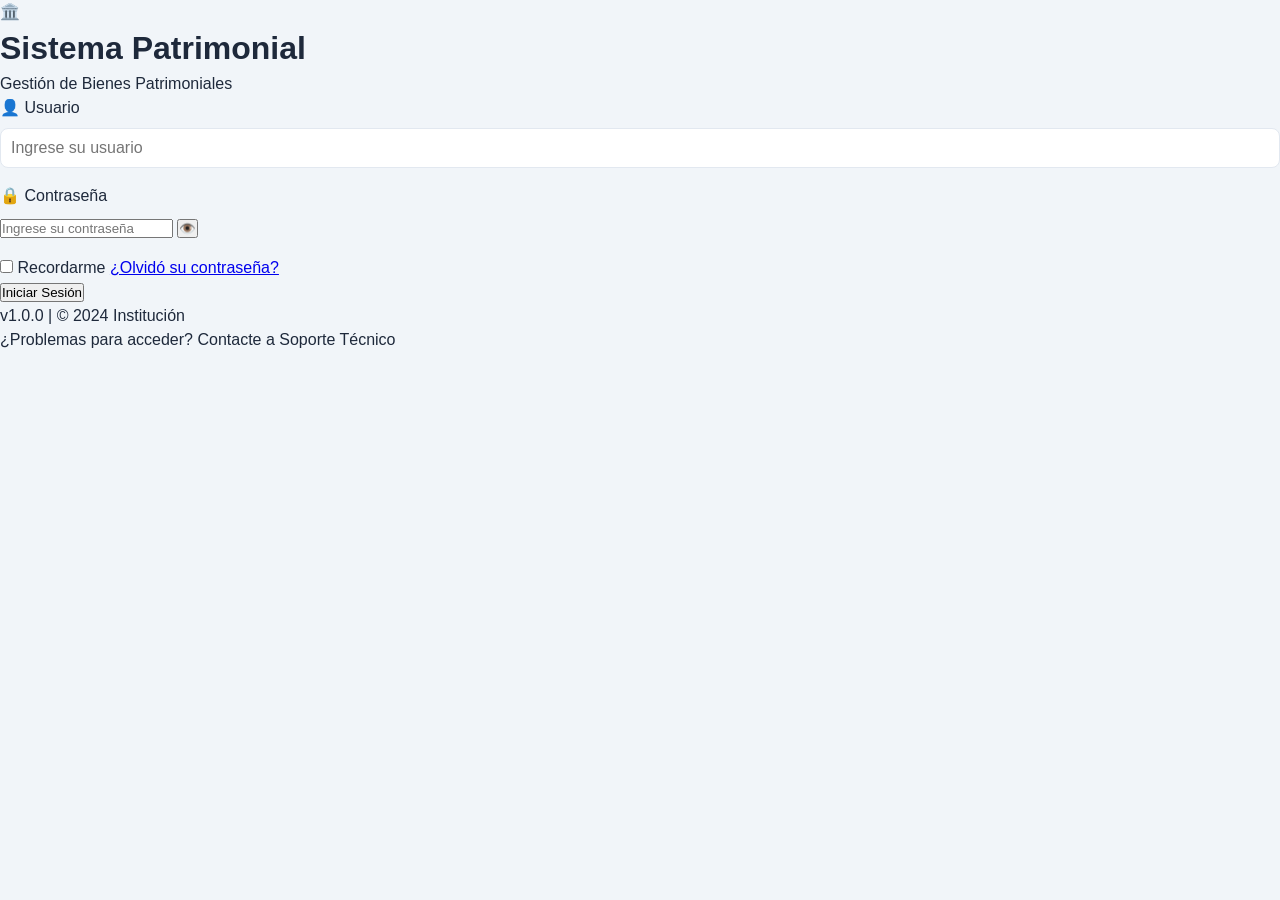
==== Presentacion/index.html @ b6d81238 "se corrige el directorio de archivos de frontend y backend" ====
<!DOCTYPE html>
<html lang="es">
<head>
    <meta charset="UTF-8">
    <meta name="viewport" content="width=device-width, initial-scale=1.0">
    <title>Sistema de Gestión Patrimonial</title>
    <link rel="stylesheet" href="css/styles.css">
</head>
<body>
    <!-- ============================================= -->
    <!-- NAVEGACIÓN PRINCIPAL                         -->
    <!-- ============================================= -->
    <nav class="navbar">
        <div class="nav-brand">🏛️ Sistema Patrimonial</div>
        <ul class="nav-menu">
            <li><a href="pages/bienes.html" class="nav-link">📦 Bienes</a></li>
            <li><a href="pages/desplazamiento.html" class="nav-link">🔄 Desplazar</a></li>
            <li><a href="pages/reportes.html" class="nav-link">📊 Reportes</a></li>
            <li><a href="pages/historial.html" class="nav-link">📋 Historial</a></li>
        </ul>
        <div class="nav-user">
            <span>👤 Admin</span>
            <!-- 🔧 BACKEND PHP: Aquí se mostrará el usuario logueado -->
        </div>
    </nav>

    <!-- ============================================= -->
    <!-- CONTENEDOR PRINCIPAL                         -->
    <!-- ============================================= -->
    <main class="container" id="app-container">
        <h1>Bienvenido al Sistema de Gestión Patrimonial</h1>
        <p>Seleccione una opción del menú para comenzar.</p>
        
        <!-- Dashboard Rápido -->
        <div class="dashboard-cards">
            <div class="card">
                <h3>📦 Total Bienes</h3>
                <p id="total-bienes">--</p>
            </div>
            <div class="card">
                <h3>🔄 Desplazamientos Hoy</h3>
                <p id="desplazamientos-hoy">--</p>
            </div>
            <div class="card">
                <h3>👥 Personas Registradas</h3>
                <p id="total-personas">--</p>
            </div>
        </div>
    </main>

    <!-- ============================================= -->
    <!-- SCRIPTS                                      -->
    <!-- ============================================= -->
    <!-- 🔧 CONFIGURACIÓN API - CAMBIAR PARA PHP -->
    <script src="js/config.js"></script>
    
    <!-- 🧪 MOCK API - ELIMINAR CUANDO PHP ESTÉ LISTO -->
    <script src="js/api-mock.js"></script>
    
    <!-- 🌐 API REAL - DESCOMENTAR CUANDO PHP ESTÉ LISTO -->
    <!-- <script src="js/api.js"></script> -->
    
    <script src="js/utils.js"></script>
    <script src="js/app.js"></script>
</body>
</html>
---- Presentacion/css/styles.css ----
/**
 * =====================================================
 * 🎨 ESTILOS - SISTEMA DE GESTIÓN PATRIMONIAL
 * =====================================================
 * Diseño limpio y profesional para administración
 */

/* ============================================= */
/* VARIABLES Y RESET                            */
/* ============================================= */
:root {
    --primary-color: #2563eb;
    --primary-dark: #1d4ed8;
    --secondary-color: #64748b;
    --success-color: #10b981;
    --warning-color: #f59e0b;
    --danger-color: #ef4444;
    --light-bg: #f8fafc;
    --border-color: #e2e8f0;
    --text-primary: #1e293b;
    --text-secondary: #64748b;
    --shadow: 0 1px 3px rgba(0,0,0,0.1);
    --shadow-lg: 0 10px 25px rgba(0,0,0,0.1);
    --border-radius: 8px;
}

* {
    margin: 0;
    padding: 0;
    box-sizing: border-box;
}

body {
    font-family: -apple-system, BlinkMacSystemFont, 'Segoe UI', Roboto, sans-serif;
    background-color: #f1f5f9;
    color: var(--text-primary);
    line-height: 1.5;
}

/* ============================================= */
/* NAVEGACIÓN                                   */
/* ============================================= */
.navbar {
    background: white;
    padding: 0 2rem;
    height: 64px;
    display: flex;
    align-items: center;
    justify-content: space-between;
    box-shadow: var(--shadow);
    position: sticky;
    top: 0;
    z-index: 100;
}

.nav-brand {
    font-size: 1.25rem;
    font-weight: bold;
}

.nav-brand a {
    color: var(--primary-color);
    text-decoration: none;
}

.nav-menu {
    display: flex;
    list-style: none;
    gap: 0.5rem;
}

.nav-link {
    display: block;
    padding: 0.5rem 1rem;
    color: var(--text-secondary);
    text-decoration: none;
    border-radius: var(--border-radius);
    transition: all 0.2s;
}

.nav-link:hover {
    background: var(--light-bg);
    color: var(--primary-color);
}

.nav-link.active {
    background: var(--primary-color);
    color: white;
}

.nav-user {
    color: var(--text-secondary);
}

/* ============================================= */
/* CONTENEDORES                                 */
/* ============================================= */
.container {
    max-width: 1400px;
    margin: 2rem auto;
    padding: 0 2rem;
}

.page-header {
    display: flex;
    justify-content: space-between;
    align-items: center;
    margin-bottom: 2rem;
}

.page-header h1 {
    font-size: 1.875rem;
    font-weight: 600;
    color: var(--text-primary);
}

/* ============================================= */
/* DASHBOARD CARDS                              */
/* ============================================= */
.dashboard-cards {
    display: grid;
    grid-template-columns: repeat(auto-fit, minmax(250px, 1fr));
    gap: 1.5rem;
    margin-top: 2rem;
}

.card {
    background: white;
    padding: 1.5rem;
    border-radius: var(--border-radius);
    box-shadow: var(--shadow);
    text-align: center;
}

.card h3 {
    color: var(--text-secondary);
    font-size: 1rem;
    margin-bottom: 0.5rem;
}

.card p {
    font-size: 2rem;
    font-weight: bold;
    color: var(--primary-color);
}

/* ============================================= */
/* FORMULARIOS                                  */
/* ============================================= */
.form-container {
    background: white;
    border-radius: var(--border-radius);
    box-shadow: var(--shadow);
    padding: 2rem;
}

.form-section {
    margin-bottom: 2rem;
    padding-bottom: 2rem;
    border-bottom: 1px solid var(--border-color);
}

.form-section:last-child {
    border-bottom: none;
    margin-bottom: 0;
    padding-bottom: 0;
}

.form-section h2 {
    font-size: 1.25rem;
    margin-bottom: 1.5rem;
    color: var(--text-primary);
}

.form-row {
    display: grid;
    grid-template-columns: 1fr 1fr;
    gap: 1rem;
}

.form-group {
    margin-bottom: 1rem;
}

.form-group label {
    display: block;
    margin-bottom: 0.5rem;
    font-weight: 500;
    color: var(--text-primary);
}

.form-group small {
    display: block;
    margin-top: 0.25rem;
    color: var(--text-secondary);
    font-size: 0.875rem;
}

.form-control,
input[type="text"],
input[type="date"],
input[type="number"],
select,
textarea {
    width: 100%;
    padding: 0.625rem;
    border: 1px solid var(--border-color);
    border-radius: var(--border-radius);
    font-size: 1rem;
    transition: border-color 0.2s;
}

input:focus,
select:focus,
textarea:focus {
    outline: none;
    border-color: var(--primary-color);
    box-shadow: 0 0 0 3px rgba(37, 99, 235, 0.1);
}

input:disabled,
select:disabled,
textarea:disabled {
    background-color: var(--light-bg);
    cursor: not-allowed;
}

/* ============================================= */
/* BOTONES                                      */
/* ============================================= */
.btn {
    display: inline-block;
    padding: 0.625rem 1.25rem;
    border: none;
    border-radius: var(--border-radius);
    font-size: 1rem;
    font-weight: 500;
    cursor: pointer;
    text-decoration: none;
    transition: all 0.2s;
}

.btn-primary {
    background: var(--primary-color);
    color: white;
}

.btn-primary:hover {
    background: var(--primary-dark);
}

.btn-success {
    background: var(--success-color);
    color: white;
}

.btn-secondary {
    background: var(--secondary-color);
    color: white;
}

.btn-danger {
    background: var(--danger-color);
    color: white;
}

.btn-lg {
    padding: 0.75rem 1.5rem;
    font-size: 1.125rem;
}

.btn:disabled {
    opacity: 0.5;
    cursor: not-allowed;
}

.btn-icon {
    background: none;
    border: none;
    font-size: 1.25rem;
    cursor: pointer;
    padding: 0.25rem;
}

.action-buttons {
    display: flex;
    gap: 0.5rem;
}

/* ============================================= */
/* TABLAS                                       */
/* ============================================= */
.table-container {
    background: white;
    border-radius: var(--border-radius);
    box-shadow: var(--shadow);
    overflow-x: auto;
}

.data-table {
    width: 100%;
    border-collapse: collapse;
}

.data-table th {
    background: var(--light-bg);
    padding: 0.75rem 1rem;
    text-align: left;
    font-weight: 600;
    color: var(--text-secondary);
    border-bottom: 2px solid var(--border-color);
}

.data-table td {
    padding: 0.75rem 1rem;
    border-bottom: 1px solid var(--border-color);
}

.data-table tbody tr:hover {
    background: var(--light-bg);
}

.text-center {
    text-align: center;
}

/* ============================================= */
/* BADGES                                       */
/* ============================================= */
.badge {
    display: inline-block;
    padding: 0.25rem 0.5rem;
    border-radius: 20px;
    font-size: 0.75rem;
    font-weight: 600;
}

.badge-success {
    background: #d1fae5;
    color: #065f46;
}

.badge-warning {
    background: #fef3c7;
    color: #92400e;
}

.badge-danger {
    background: #fee2e2;
    color: #991b1b;
}

.badge-secondary {
    background: #e2e8f0;
    color: #475569;
}

/* ============================================= */
/* FILTROS                                      */
/* ============================================= */
.filters-section {
    background: white;
    padding: 1rem;
    border-radius: var(--border-radius);
    box-shadow: var(--shadow);
    margin-bottom: 1.5rem;
    display: flex;
    gap: 1rem;
    align-items: flex-end;
    flex-wrap: wrap;
}

.search-input {
    flex: 2;
    min-width: 250px;
}

.filter-select {
    flex: 1;
    min-width: 150px;
}

.filter-group {
    display: flex;
    flex-direction: column;
    gap: 0.25rem;
}

/* ============================================= */
/* MODALES                                      */
/* ============================================= */
.modal {
    display: none;
    position: fixed;
    top: 0;
    left: 0;
    width: 100%;
    height: 100%;
    background: rgba(0,0,0,0.5);
    z-index: 1000;
    overflow-y: auto;
}

.modal-content {
    background: white;
    margin: 2rem auto;
    max-width: 600px;
    border-radius: var(--border-radius);
    box-shadow: var(--shadow-lg);
    animation: modalSlide 0.3s ease;
}

.modal-lg {
    max-width: 900px;
}

@keyframes modalSlide {
    from {
        transform: translateY(-20px);
        opacity: 0;
    }
    to {
        transform: translateY(0);
        opacity: 1;
    }
}

.modal-header {
    padding: 1rem 1.5rem;
    border-bottom: 1px solid var(--border-color);
    display: flex;
    justify-content: space-between;
    align-items: center;
}

.modal-header h2 {
    font-size: 1.25rem;
}

.close {
    font-size: 1.5rem;
    cursor: pointer;
    color: var(--text-secondary);
}

.modal-body {
    padding: 1.5rem;
}

.modal-footer {
    padding: 1rem 1.5rem;
    border-top: 1px solid var(--border-color);
    display: flex;
    justify-content: flex-end;
    gap: 0.5rem;
}

.form-actions {
    display: flex;
    justify-content: flex-end;
    gap: 0.5rem;
    margin-top: 1.5rem;
}

/* ============================================= */
/* IMPORTACIÓN EXCEL                            */
/* ============================================= */
.upload-area {
    border: 2px dashed var(--border-color);
    border-radius: var(--border-radius);
    padding: 2rem;
    text-align: center;
    cursor: pointer;
    transition: all 0.2s;
    margin-bottom: 1.5rem;
}

.upload-area:hover,
.upload-area.dragover {
    border-color: var(--primary-color);
    background: var(--light-bg);
}

.upload-placeholder span {
    font-size: 3rem;
}

.template-info {
    background: var(--light-bg);
    padding: 1rem;
    border-radius: var(--border-radius);
    margin-bottom: 1rem;
}

.template-table {
    width: 100%;
    font-size: 0.875rem;
    margin: 0.5rem 0;
}

.validation-results {
    margin-top: 1.5rem;
}

.results-summary {
    margin-bottom: 1rem;
    font-weight: 500;
}

.results-table-container {
    max-height: 300px;
    overflow-y: auto;
}

.row-success {
    background: #f0fdf4;
}

.row-error {
    background: #fef2f2;
}

.text-success {
    color: var(--success-color);
}

.text-danger {
    color: var(--danger-color);
}

/* ============================================= */
/* SELECCIÓN DE BIENES                          */
/* ============================================= */
.bienes-selector {
    display: grid;
    grid-template-columns: 1fr auto 1fr;
    gap: 1rem;
}

.search-box {
    display: flex;
    gap: 0.5rem;
    margin-bottom: 1rem;
}

.bienes-disponibles,
.bienes-seleccionados {
    background: var(--light-bg);
    padding: 1rem;
    border-radius: var(--border-radius);
}

.bienes-list-container {
    max-height: 300px;
    overflow-y: auto;
}

.transfer-actions {
    display: flex;
    align-items: center;
}

.resumen-desplazamiento {
    background: var(--light-bg);
    padding: 1rem;
    border-radius: var(--border-radius);
    margin-bottom: 1.5rem;
}

.resumen-desplazamiento p {
    margin-bottom: 0.5rem;
}

/* ============================================= */
/* REPORTES                                     */
/* ============================================= */
.reportes-grid {
    display: grid;
    grid-template-columns: repeat(auto-fit, minmax(350px, 1fr));
    gap: 1.5rem;
}

.reporte-card {
    background: white;
    padding: 1.5rem;
    border-radius: var(--border-radius);
    box-shadow: var(--shadow);
}

.reporte-icon {
    font-size: 2.5rem;
    margin-bottom: 1rem;
}

.reporte-card h2 {
    font-size: 1.25rem;
    margin-bottom: 0.5rem;
}

.reporte-card p {
    color: var(--text-secondary);
    margin-bottom: 1.5rem;
}

.reporte-actions {
    display: flex;
    gap: 0.5rem;
    margin-top: 1.5rem;
}

/* ============================================= */
/* TIMELINE                                     */
/* ============================================= */
.timeline-container {
    margin: 2rem 0;
}

.timeline {
    background: white;
    padding: 2rem;
    border-radius: var(--border-radius);
    box-shadow: var(--shadow);
}

.timeline-item {
    display: flex;
    padding: 1rem 0;
    border-left: 2px solid var(--primary-color);
    margin-left: 1rem;
    position: relative;
}

.timeline-item::before {
    content: '';
    position: absolute;
    left: -0.5rem;
    top: 1.5rem;
    width: 1rem;
    height: 1rem;
    background: var(--primary-color);
    border-radius: 50%;
}

.timeline-content {
    margin-left: 1.5rem;
}

.timeline-date {
    color: var(--text-secondary);
    font-size: 0.875rem;
}

.timeline-title {
    font-weight: 600;
    margin: 0.25rem 0;
}

.bien-info-card {
    background: white;
    padding: 1.5rem;
    border-radius: var(--border-radius);
    box-shadow: var(--shadow);
    margin-bottom: 1.5rem;
}

.info-grid {
    display: grid;
    grid-template-columns: repeat(auto-fit, minmax(200px, 1fr));
    gap: 1rem;
    margin-top: 1rem;
}

/* ============================================= */
/* PAGINACIÓN                                   */
/* ============================================= */
.pagination {
    display: flex;
    justify-content: center;
    gap: 0.5rem;
    margin-top: 1.5rem;
}

.page-btn {
    padding: 0.5rem 0.75rem;
    border: 1px solid var(--border-color);
    background: white;
    border-radius: var(--border-radius);
    cursor: pointer;
}

.page-btn:hover {
    background: var(--light-bg);
}

.page-btn.active {
    background: var(--primary-color);
    color: white;
    border-color: var(--primary-color);
}

/* ============================================= */
/* TOAST NOTIFICATIONS                          */
/* ============================================= */
.toast {
    position: fixed;
    bottom: 2rem;
    right: 2rem;
    padding: 1rem 1.5rem;
    background: white;
    border-radius: var(--border-radius);
    box-shadow: var(--shadow-lg);
    z-index: 2000;
    animation: toastSlide 0.3s ease;
}

@keyframes toastSlide {
    from {
        transform: translateX(100%);
        opacity: 0;
    }
    to {
        transform: translateX(0);
        opacity: 1;
    }
}

.toast-success {
    border-left: 4px solid var(--success-color);
}

.toast-error {
    border-left: 4px solid var(--danger-color);
}

.toast-warning {
    border-left: 4px solid var(--warning-color);
}

.toast-info {
    border-left: 4px solid var(--primary-color);
}

/* ============================================= */
/* UTILIDADES                                   */
/* ============================================= */
.btn-link {
    color: var(--primary-color);
    text-decoration: none;
}

.action-cell {
    white-space: nowrap;
}

/* ============================================= */
/* RESPONSIVE                                   */
/* ============================================= */
@media (max-width: 768px) {
    .navbar {
        flex-direction: column;
        height: auto;
        padding: 0.5rem;
    }
    
    .nav-menu {
        flex-wrap: wrap;
        justify-content: center;
    }
    
    .form-row {
        grid-template-columns: 1fr;
    }
    
    .bienes-selector {
        grid-template-columns: 1fr;
    }
    
    .transfer-actions {
        justify-content: center;
        transform: rotate(90deg);
    }
    
    .container {
        padding: 0 1rem;
    }
}

/* ============================================= */
/* ESTILOS PARA REPORTES Y VISTA PREVIA         */
/* ============================================= */

/* Preview de reporte */
.preview-reporte {
    padding: 0.5rem;
}

.preview-header {
    margin-bottom: 1.5rem;
}

.preview-header h2 {
    color: var(--primary-color);
    margin-bottom: 0.5rem;
}

.preview-fecha {
    color: var(--text-secondary);
    font-size: 0.875rem;
    margin-top: 0.5rem;
}

.preview-summary {
    background: var(--light-bg);
    padding: 1rem;
    border-radius: var(--border-radius);
    margin-bottom: 1.5rem;
}

.preview-table {
    width: 100%;
    border-collapse: collapse;
    font-size: 0.875rem;
}

.preview-table th {
    background: var(--light-bg);
    padding: 0.5rem;
    text-align: left;
    border-bottom: 2px solid var(--border-color);
}

.preview-table td {
    padding: 0.5rem;
    border-bottom: 1px solid var(--border-color);
}

.preview-resumen {
    margin-bottom: 1.5rem;
}

.preview-resumen h3 {
    font-size: 1rem;
    margin-bottom: 0.75rem;
}

.resumen-grid {
    display: grid;
    grid-template-columns: repeat(auto-fit, minmax(150px, 1fr));
    gap: 0.75rem;
    background: var(--light-bg);
    padding: 1rem;
    border-radius: var(--border-radius);
}

.resumen-item {
    display: flex;
    align-items: center;
    gap: 0.5rem;
}

.resumen-item strong {
    color: var(--primary-color);
    font-size: 1.25rem;
}

/* Timeline mejorado */
.timeline {
    padding: 1rem 0;
}

.timeline-item {
    display: flex;
    padding: 1.25rem 0;
    border-left: 3px solid var(--primary-color);
    margin-left: 0.5rem;
    position: relative;
}

.timeline-marker {
    position: absolute;
    left: -0.75rem;
    top: 1.5rem;
    width: 1.25rem;
    height: 1.25rem;
    border-radius: 50%;
    display: flex;
    align-items: center;
    justify-content: center;
    color: white;
    font-size: 0.75rem;
}

.timeline-content {
    margin-left: 2rem;
    flex: 1;
}

.timeline-date {
    color: var(--text-secondary);
    font-size: 0.875rem;
    margin-bottom: 0.25rem;
}

.timeline-title {
    font-weight: 600;
    margin-bottom: 0.25rem;
}

.timeline-details {
    color: var(--text-secondary);
    font-size: 0.9rem;
}

.timeline-note {
    margin-top: 0.5rem;
    padding: 0.5rem;
    background: var(--light-bg);
    border-radius: var(--border-radius);
    font-size: 0.875rem;
    color: var(--text-secondary);
}

/* Información del bien en historial */
.bien-info-card {
    background: linear-gradient(135deg, var(--primary-color) 0%, var(--primary-dark) 100%);
    color: white;
}

.bien-info-card h3 {
    color: white;
    opacity: 0.9;
}

.bien-info-card .info-grid {
    color: white;
}

.bien-info-card .info-grid strong {
    opacity: 0.8;
}

/* Filtros adicionales */
.filter-group {
    min-width: 150px;
}

.filter-group label {
    font-size: 0.875rem;
    margin-bottom: 0.25rem;
}

/* Ajustes responsive para tablas en reportes */
@media (max-width: 768px) {
    .preview-table {
        font-size: 0.75rem;
    }
    
    .preview-table th,
    .preview-table td {
        padding: 0.25rem;
    }
    
    .resumen-grid {
        grid-template-columns: 1fr;
    }
    
    .timeline-content {
        margin-left: 1rem;
    }
}
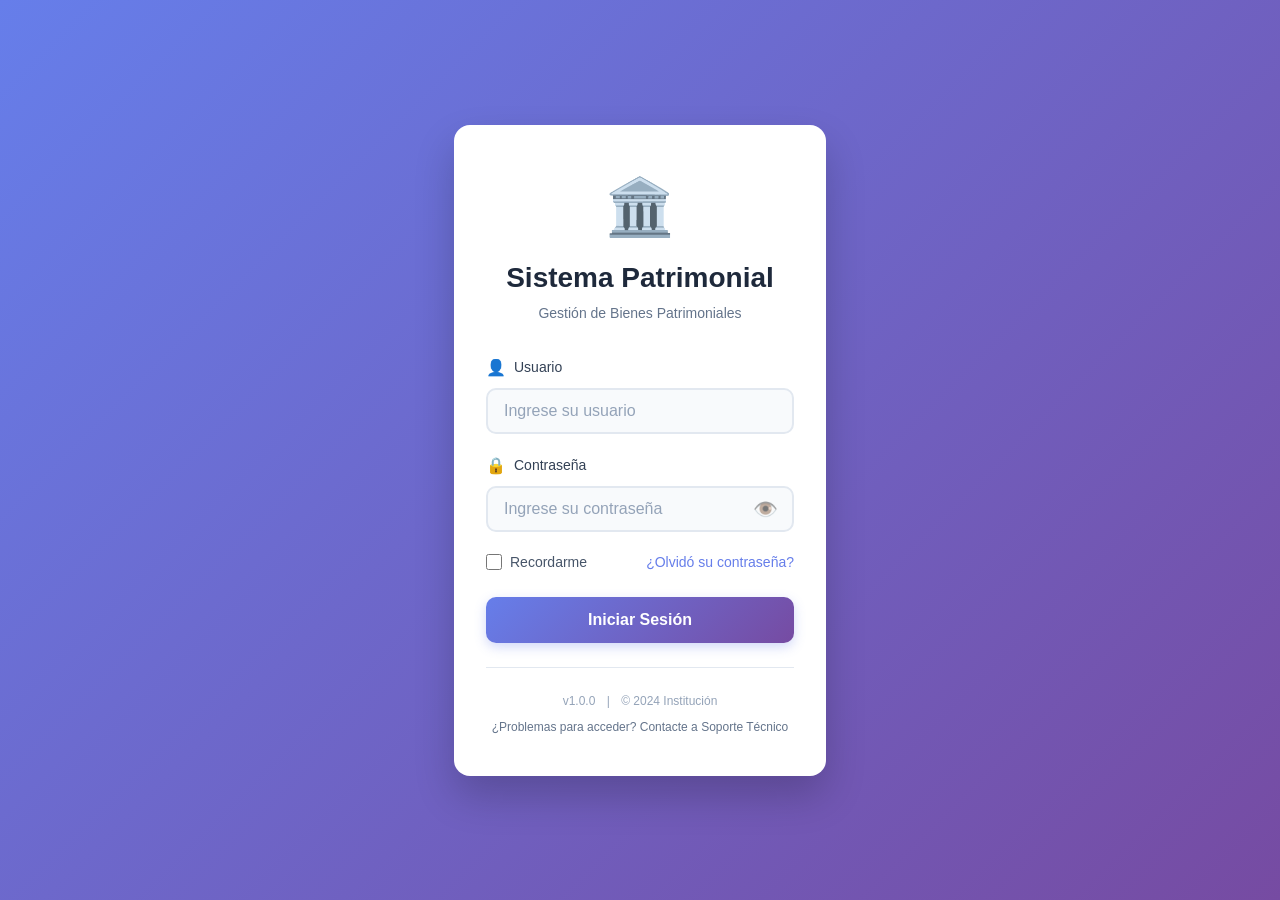
==== commit 12859e12: "se agrego el enlace frontend, backend y base de datos, tambien se hizo correcciones desde base de da" ====
--- a/Presentacion/index.html
+++ b/Presentacion/index.html
@@ -1,66 +1,112 @@
-<!DOCTYPE html>
+<!doctype html>
 <html lang="es">
-<head>
-    <meta charset="UTF-8">
-    <meta name="viewport" content="width=device-width, initial-scale=1.0">
+  <head>
+    <meta charset="UTF-8" />
+    <meta name="viewport" content="width=device-width, initial-scale=1.0" />
     <title>Sistema de Gestión Patrimonial</title>
-    <link rel="stylesheet" href="css/styles.css">
-</head>
-<body>
-    <!-- ============================================= -->
-    <!-- NAVEGACIÓN PRINCIPAL                         -->
-    <!-- ============================================= -->
-    <nav class="navbar">
-        <div class="nav-brand">🏛️ Sistema Patrimonial</div>
-        <ul class="nav-menu">
-            <li><a href="pages/bienes.html" class="nav-link">📦 Bienes</a></li>
-            <li><a href="pages/desplazamiento.html" class="nav-link">🔄 Desplazar</a></li>
-            <li><a href="pages/reportes.html" class="nav-link">📊 Reportes</a></li>
-            <li><a href="pages/historial.html" class="nav-link">📋 Historial</a></li>
-        </ul>
-        <div class="nav-user">
-            <span>👤 Admin</span>
-            <!-- 🔧 BACKEND PHP: Aquí se mostrará el usuario logueado -->
-        </div>
-    </nav>
+    <link
+      rel="icon"
+      type="image/svg+xml"
+      href="data:image/svg+xml,<svg xmlns='http://www.w3.org/2000/svg' viewBox='0 0 100 100'><text y='.9em' font-size='90'>📦</text></svg>"
+    />
+    <style>
+      * {
+        margin: 0;
+        padding: 0;
+        box-sizing: border-box;
+      }
+      body {
+        font-family:
+          -apple-system, BlinkMacSystemFont, "Segoe UI", Roboto, sans-serif;
+        background: linear-gradient(135deg, #2563eb 0%, #1d4ed8 100%);
+        min-height: 100vh;
+        display: flex;
+        align-items: center;
+        justify-content: center;
+      }
+      .redirect-container {
+        text-align: center;
+        color: white;
+        padding: 2rem;
+      }
+      .logo {
+        font-size: 5rem;
+        margin-bottom: 1rem;
+        animation: pulse 2s infinite;
+      }
+      @keyframes pulse {
+        0%,
+        100% {
+          transform: scale(1);
+        }
+        50% {
+          transform: scale(1.05);
+        }
+      }
+      h1 {
+        font-size: 2rem;
+        margin-bottom: 0.5rem;
+      }
+      .subtitle {
+        opacity: 0.9;
+        margin-bottom: 2rem;
+      }
+      .loader {
+        width: 48px;
+        height: 48px;
+        border: 4px solid rgba(255, 255, 255, 0.3);
+        border-radius: 50%;
+        border-top-color: white;
+        animation: spin 1s linear infinite;
+        margin: 0 auto 1.5rem;
+      }
+      @keyframes spin {
+        to {
+          transform: rotate(360deg);
+        }
+      }
+      .btn {
+        padding: 0.75rem 1.5rem;
+        border-radius: 8px;
+        text-decoration: none;
+        font-weight: 500;
+        background: white;
+        color: #2563eb;
+        display: inline-block;
+      }
+      .btn:hover {
+        transform: translateY(-2px);
+        box-shadow: 0 4px 12px rgba(0, 0, 0, 0.2);
+      }
+    </style>
+  </head>
+  <body>
+    <div class="redirect-container">
+      <div class="logo">📦</div>
+      <h1>Sistema de Gestión Patrimonial</h1>
+      <p class="subtitle">Administración de Bienes Patrimoniales</p>
+      <div class="loader" id="loader"></div>
+      <p id="message">Verificando sesión...</p>
+      <br />
+      <a href="login.html" class="btn" id="manualLink">Ir al Login</a>
+    </div>
+    <script>
+      (function () {
+        const token =
+          localStorage.getItem("auth_token") ||
+          sessionStorage.getItem("auth_token");
+        const expiry =
+          localStorage.getItem("session_expiry") ||
+          sessionStorage.getItem("session_expiry");
 
-    <!-- ============================================= -->
-    <!-- CONTENEDOR PRINCIPAL                         -->
-    <!-- ============================================= -->
-    <main class="container" id="app-container">
-        <h1>Bienvenido al Sistema de Gestión Patrimonial</h1>
-        <p>Seleccione una opción del menú para comenzar.</p>
-        
-        <!-- Dashboard Rápido -->
-        <div class="dashboard-cards">
-            <div class="card">
-                <h3>📦 Total Bienes</h3>
-                <p id="total-bienes">--</p>
-            </div>
-            <div class="card">
-                <h3>🔄 Desplazamientos Hoy</h3>
-                <p id="desplazamientos-hoy">--</p>
-            </div>
-            <div class="card">
-                <h3>👥 Personas Registradas</h3>
-                <p id="total-personas">--</p>
-            </div>
-        </div>
-    </main>
-
-    <!-- ============================================= -->
-    <!-- SCRIPTS                                      -->
-    <!-- ============================================= -->
-    <!-- 🔧 CONFIGURACIÓN API - CAMBIAR PARA PHP -->
-    <script src="js/config.js"></script>
-    
-    <!-- 🧪 MOCK API - ELIMINAR CUANDO PHP ESTÉ LISTO -->
-    <script src="js/api-mock.js"></script>
-    
-    <!-- 🌐 API REAL - DESCOMENTAR CUANDO PHP ESTÉ LISTO -->
-    <!-- <script src="js/api.js"></script> -->
-    
-    <script src="js/utils.js"></script>
-    <script src="js/app.js"></script>
-</body>
-</html>+        if (token && expiry && new Date().getTime() < parseInt(expiry)) {
+          window.location.href = "pages/bienes.html";
+        } else {
+          setTimeout(() => {
+            window.location.href = "login.html";
+          }, 1000);
+        }
+      })();
+    </script>
+  </body>
+</html>
